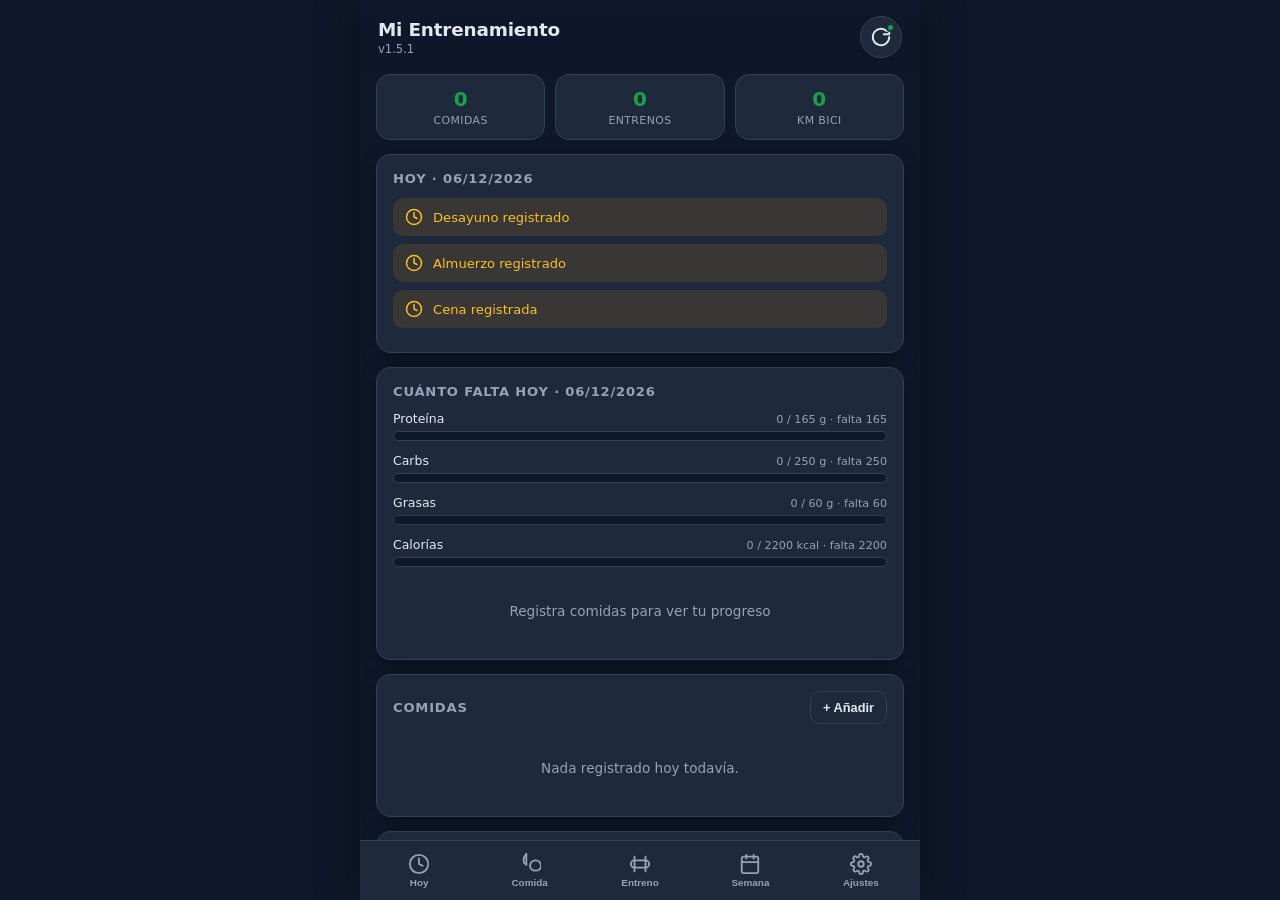
==== index.html @ da0da213 "fix(v1.5.1): aviso claro cuando faltan macros + boton 'Estimar macros faltantes' - La tarjeta de pro" ====
﻿<!DOCTYPE html>
<html lang="es">
<head>
  <meta charset="UTF-8">
  <meta name="viewport" content="width=device-width, initial-scale=1.0, viewport-fit=cover">
  <meta name="theme-color" content="#16a34a">
  <meta name="description" content="Registro diario de comidas y entrenamientos">
  <link rel="manifest" href="manifest.webmanifest?v=1.5.1">
  <link rel="apple-touch-icon" href="icons/icon-192.png">
  <link rel="icon" type="image/png" href="icons/icon-192.png">
  <title>Mi Entrenamiento</title>
  <link rel="stylesheet" href="css/style.css?v=1.5.1">
</head>
<body>
  <header id="app-header">
    <div id="header-titulos">
      <h1 id="header-title">Mi Entrenamiento</h1>
      <div id="header-sub">v1.5.1</div>
    </div>
    <button id="btn-sync" class="icon-btn" title="Sincronizar" aria-label="Sincronizar">
      <svg viewBox="0 0 24 24" width="22" height="22" fill="none" stroke="currentColor" stroke-width="2" stroke-linecap="round" stroke-linejoin="round"><path d="M21 12a9 9 0 1 1-2.64-6.36"/><polyline points="21 3 21 9 15 9"/></svg>
      <span id="sync-dot" class="sync-dot"></span>
    </button>
  </header>

  <main id="view"></main>

  <nav id="tab-bar">
    <button class="tab-btn" data-view="hoy" aria-label="Hoy">
      <svg viewBox="0 0 24 24" width="22" height="22" fill="none" stroke="currentColor" stroke-width="2" stroke-linecap="round" stroke-linejoin="round"><circle cx="12" cy="12" r="10"/><polyline points="12 6 12 12 16 14"/></svg>
      <span>Hoy</span>
    </button>
    <button class="tab-btn" data-view="comida" aria-label="Comida">
      <svg viewBox="0 0 24 24" width="22" height="22" fill="none" stroke="currentColor" stroke-width="2" stroke-linecap="round" stroke-linejoin="round"><path d="M18 8a6 6 0 0 0-6 6c0 7 12 7 12 0 0-3.3-2.7-6-6-6z"/><path d="M8 1C5.8 3.2 5 6 5 8c0 2.2 1.2 4 3 4"/><path d="M8 1v12"/></svg>
      <span>Comida</span>
    </button>
    <button class="tab-btn" data-view="entreno" aria-label="Entrenamiento">
      <svg viewBox="0 0 24 24" width="22" height="22" fill="none" stroke="currentColor" stroke-width="2" stroke-linecap="round" stroke-linejoin="round"><path d="M6 4v16"/><path d="M18 4v16"/><rect x="2" y="8" width="20" height="8" rx="4"/></svg>
      <span>Entreno</span>
    </button>
    <button class="tab-btn" data-view="semana" aria-label="Semana">
      <svg viewBox="0 0 24 24" width="22" height="22" fill="none" stroke="currentColor" stroke-width="2" stroke-linecap="round" stroke-linejoin="round"><rect x="3" y="4" width="18" height="18" rx="2"/><line x1="16" y1="2" x2="16" y2="6"/><line x1="8" y1="2" x2="8" y2="6"/><line x1="3" y1="10" x2="21" y2="10"/></svg>
      <span>Semana</span>
    </button>
    <button class="tab-btn" data-view="ajustes" aria-label="Ajustes">
      <svg viewBox="0 0 24 24" width="22" height="22" fill="none" stroke="currentColor" stroke-width="2" stroke-linecap="round" stroke-linejoin="round"><circle cx="12" cy="12" r="3"/><path d="M19.4 15a1.65 1.65 0 0 0 .33 1.82l.06.06a2 2 0 1 1-2.83 2.83l-.06-.06a1.65 1.65 0 0 0-1.82-.33 1.65 1.65 0 0 0-1 1.51V21a2 2 0 1 1-4 0v-.09A1.65 1.65 0 0 0 9 19.4a1.65 1.65 0 0 0-1.82.33l-.06.06a2 2 0 1 1-2.83-2.83l.06-.06a1.65 1.65 0 0 0 .33-1.82 1.65 1.65 0 0 0-1.51-1H3a2 2 0 1 1 0-4h.09A1.65 1.65 0 0 0 4.6 9a1.65 1.65 0 0 0-.33-1.82l-.06-.06a2 2 0 1 1 2.83-2.83l.06.06a1.65 1.65 0 0 0 1.82.33H9a1.65 1.65 0 0 0 1-1.51V3a2 2 0 1 1 4 0v.09a1.65 1.65 0 0 0 1 1.51 1.65 1.65 0 0 0 1.82-.33l.06-.06a2 2 0 1 1 2.83 2.83l-.06.06a1.65 1.65 0 0 0-.33 1.82V9a1.65 1.65 0 0 0 1.51 1H21a2 2 0 1 1 0 4h-.09a1.65 1.65 0 0 0-1.51 1z"/></svg>
      <span>Ajustes</span>
    </button>
  </nav>

  <div id="toast" class="toast" role="status"></div>

  <script src="js/db.js?v=1.5.1"></script>
  <script src="js/app.js?v=1.5.1"></script>
</body>
</html>
---- css/style.css ----
:root {
  --bg: #0f172a;
  --bg-card: #1e293b;
  --bg-input: #0f172a;
  --border: #334155;
  --text: #e2e8f0;
  --text-dim: #94a3b8;
  --accent: #16a34a;
  --accent-strong: #15803d;
  --accent-soft: rgba(22, 163, 74, 0.15);
  --danger: #ef4444;
  --warn: #f59e0b;
  --radius: 14px;
  --shadow: 0 4px 16px rgba(0, 0, 0, 0.35);
}

* { margin: 0; padding: 0; box-sizing: border-box; -webkit-tap-highlight-color: transparent; }

html, body { height: 100%; }

body {
  font-family: system-ui, -apple-system, "Segoe UI", Roboto, sans-serif;
  background: var(--bg);
  color: var(--text);
  display: flex;
  flex-direction: column;
  overscroll-behavior-y: contain;
}

/* ===== Header ===== */
#app-header {
  display: flex;
  align-items: center;
  justify-content: space-between;
  padding: 16px 18px 10px;
  position: sticky;
  top: 0;
  z-index: 10;
  background: linear-gradient(180deg, var(--bg) 0%, rgba(15, 23, 42, 0.92) 100%);
  backdrop-filter: blur(6px);
}
#app-header h1 { font-size: 1.15rem; font-weight: 700; letter-spacing: -0.01em; }
#header-titulos { display: flex; flex-direction: column; }
#header-sub { font-size: 0.72rem; color: var(--text-dim); font-weight: 400; margin-top: 2px; }

.icon-btn {
  position: relative;
  background: var(--bg-card);
  border: 1px solid var(--border);
  color: var(--text);
  width: 42px; height: 42px;
  border-radius: 50%;
  display: flex; align-items: center; justify-content: center;
  cursor: pointer;
}
.sync-dot {
  position: absolute;
  top: 6px; right: 6px;
  width: 9px; height: 9px;
  border-radius: 50%;
  background: var(--warn);
  border: 2px solid var(--bg-card);
  display: none;
}
.sync-dot.pending { display: block; background: var(--warn); }
.sync-dot.ok { display: block; background: var(--accent); }
.sync-dot.error { display: block; background: var(--danger); }
.icon-btn.spinning svg { animation: spin 1s linear infinite; }
@keyframes spin { to { transform: rotate(360deg); } }

/* ===== View container ===== */
#view {
  flex: 1;
  overflow-y: auto;
  padding: 6px 16px calc(90px + env(safe-area-inset-bottom));
}
.view-section { animation: fade 0.18s ease; }
@keyframes fade { from { opacity: 0; transform: translateY(4px); } to { opacity: 1; transform: none; } }

/* ===== Cards ===== */
.card {
  background: var(--bg-card);
  border: 1px solid var(--border);
  border-radius: var(--radius);
  padding: 16px;
  margin-bottom: 14px;
  box-shadow: var(--shadow);
}
.card h3 {
  font-size: 0.82rem;
  text-transform: uppercase;
  letter-spacing: 0.06em;
  color: var(--text-dim);
  margin-bottom: 12px;
  font-weight: 600;
}
.card-title-row {
  display: flex; align-items: center; justify-content: space-between;
  margin-bottom: 12px;
}
.card-title-row h3 { margin-bottom: 0; }

/* ===== Estadísticas resumen (Hoy / Semana) ===== */
.stats-grid {
  display: grid;
  grid-template-columns: repeat(3, 1fr);
  gap: 10px;
  margin-bottom: 14px;
}
.stat {
  background: var(--bg-card);
  border: 1px solid var(--border);
  border-radius: var(--radius);
  padding: 12px 10px;
  text-align: center;
}
.stat .num { font-size: 1.25rem; font-weight: 800; color: var(--accent); line-height: 1.2; }
.stat .lbl { font-size: 0.68rem; color: var(--text-dim); margin-top: 3px; text-transform: uppercase; letter-spacing: 0.04em; }

/* ===== Listas de registros ===== */
.entry-list { display: flex; flex-direction: column; gap: 10px; }
.entry {
  background: var(--bg-card);
  border: 1px solid var(--border);
  border-radius: var(--radius);
  padding: 12px 14px;
  display: flex;
  align-items: flex-start;
  justify-content: space-between;
  gap: 10px;
}
.entry .entry-main { flex: 1; min-width: 0; }
.entry .entry-title { font-size: 0.95rem; font-weight: 600; word-break: break-word; }
.entry .entry-meta { font-size: 0.74rem; color: var(--text-dim); margin-top: 3px; line-height: 1.45; }
.entry .entry-time {
  font-size: 0.7rem; color: var(--text-dim);
  background: var(--bg-input);
  border: 1px solid var(--border);
  padding: 2px 8px; border-radius: 999px;
  white-space: nowrap;
}
.entry-actions {
  display: flex;
  flex-direction: column;
  align-items: flex-end;
  gap: 6px;
  flex-shrink: 0;
}
.entry-del {
  background: rgba(239, 68, 68, 0.12);
  color: var(--danger);
  border: 1px solid rgba(239, 68, 68, 0.3);
  border-radius: 8px;
  width: 28px; height: 28px;
  cursor: pointer;
  font-size: 0.85rem;
  line-height: 1;
}

/* ===== Macros (reconocimiento de comida) ===== */
.entry-macros {
  font-size: 0.72rem;
  color: #4ade80;
  margin-top: 4px;
  font-weight: 600;
}
.macros-card {
  background: var(--accent-soft);
  border: 1px solid var(--accent);
  border-radius: 10px;
  padding: 10px 12px;
  font-size: 0.85rem;
  color: #4ade80;
  font-weight: 700;
  margin-top: 10px;
}

/* ===== Barras de progreso diario ===== */
.prog-row { margin-bottom: 12px; }
.prog-row:last-child { margin-bottom: 4px; }
.prog-lbl {
  display: flex;
  justify-content: space-between;
  align-items: baseline;
  gap: 8px;
  font-size: 0.78rem;
  color: var(--text);
  margin-bottom: 5px;
}
.prog-lbl span:last-child { color: var(--text-dim); font-size: 0.7rem; text-align: right; }
.prog-bar {
  height: 10px;
  border-radius: 999px;
  background: var(--bg-input);
  border: 1px solid var(--border);
  overflow: hidden;
}
.prog-fill {
  height: 100%;
  border-radius: 999px;
  background: var(--accent);
  transition: width 0.4s ease;
}
.prog-fill.warn { background: var(--warn); }
.prog-fill.done { background: var(--accent); }
.badge {
  display: inline-block;
  font-size: 0.62rem;
  font-weight: 700;
  text-transform: uppercase;
  letter-spacing: 0.05em;
  padding: 3px 8px;
  border-radius: 999px;
  margin-bottom: 6px;
}
.badge-bici { background: rgba(59, 130, 246, 0.18); color: #60a5fa; }
.badge-gym { background: rgba(239, 68, 68, 0.18); color: #f87171; }
.badge-trote { background: rgba(34, 197, 94, 0.18); color: #4ade80; }
.badge-futbol { background: rgba(168, 85, 247, 0.18); color: #c084fc; }
.badge-commute { background: rgba(245, 158, 11, 0.18); color: #fbbf24; }

/* ===== Formularios ===== */
.form-group { margin-bottom: 12px; }
.form-group label {
  display: block;
  font-size: 0.78rem;
  color: var(--text-dim);
  margin-bottom: 5px;
  font-weight: 500;
}
input, select, textarea {
  width: 100%;
  background: var(--bg-input);
  border: 1px solid var(--border);
  border-radius: 10px;
  padding: 11px 12px;
  color: var(--text);
  font-size: 0.95rem;
  font-family: inherit;
}
input:focus, select:focus, textarea:focus {
  outline: none;
  border-color: var(--accent);
  box-shadow: 0 0 0 3px var(--accent-soft);
}
textarea { resize: vertical; min-height: 60px; }

.form-row { display: grid; grid-template-columns: 1fr 1fr; gap: 10px; }
.form-row-3 { display: grid; grid-template-columns: repeat(3, 1fr); gap: 10px; }

/* ===== Botones ===== */
.btn {
  width: 100%;
  background: var(--accent);
  color: #fff;
  border: none;
  border-radius: 12px;
  padding: 14px;
  font-size: 1rem;
  font-weight: 700;
  cursor: pointer;
  transition: transform 0.05s ease, background 0.15s ease;
}
.btn:active { transform: scale(0.98); }
.btn:disabled { opacity: 0.5; cursor: not-allowed; }
.btn-secondary {
  background: var(--bg-card);
  color: var(--text);
  border: 1px solid var(--border);
}
.btn-danger {
  background: rgba(239, 68, 68, 0.15);
  color: var(--danger);
  border: 1px solid rgba(239, 68, 68, 0.35);
}
.btn-sm {
  padding: 8px 12px;
  font-size: 0.8rem;
  width: auto;
  border-radius: 10px;
}
.btn-group { display: flex; gap: 10px; }
.btn-group .btn { flex: 1; }

/* ===== Selector de tipo de entreno ===== */
.type-grid { display: grid; grid-template-columns: 1fr 1fr; gap: 10px; margin-bottom: 16px; }
.type-card {
  background: var(--bg-card);
  border: 2px solid var(--border);
  border-radius: var(--radius);
  padding: 14px 10px;
  text-align: center;
  cursor: pointer;
  transition: border-color 0.12s ease, background 0.12s ease;
}
.type-card svg { width: 30px; height: 30px; margin: 0 auto 8px; display: block; color: var(--text-dim); }
.type-card span { font-size: 0.82rem; font-weight: 600; }
.type-card.selected {
  border-color: var(--accent);
  background: var(--accent-soft);
}
.type-card.selected svg { color: var(--accent); }

/* ===== Gym: lista de ejercicios ===== */
.ex-list { display: flex; flex-direction: column; gap: 8px; margin-bottom: 12px; }
.ex-item {
  display: grid;
  grid-template-columns: 1fr 58px 58px 34px;
  gap: 6px;
  align-items: center;
}
.ex-item input { padding: 9px 10px; font-size: 0.85rem; }
.ex-del {
  background: rgba(239, 68, 68, 0.15);
  color: var(--danger);
  border: 1px solid rgba(239, 68, 68, 0.35);
  border-radius: 10px;
  height: 40px;
  cursor: pointer;
  font-size: 1.1rem;
}

/* ===== Tab bar ===== */
#tab-bar {
  position: fixed;
  bottom: 0;
  left: 0; right: 0;
  display: flex;
  background: var(--bg-card);
  border-top: 1px solid var(--border);
  padding: 6px 4px calc(6px + env(safe-area-inset-bottom));
  z-index: 20;
}
.tab-btn {
  flex: 1;
  background: none;
  border: none;
  color: var(--text-dim);
  display: flex;
  flex-direction: column;
  align-items: center;
  gap: 2px;
  padding: 6px 2px;
  cursor: pointer;
  font-size: 0.62rem;
  font-weight: 600;
}
.tab-btn.active { color: var(--accent); }

/* ===== Ajustes ===== */
.ajuste-row {
  display: flex; align-items: center; justify-content: space-between;
  gap: 12px;
  padding: 12px 0;
  border-bottom: 1px solid var(--border);
}
.ajuste-row:last-child { border-bottom: none; }
.ajuste-row .aj-lbl { font-size: 0.9rem; }
.ajuste-row .aj-desc { font-size: 0.72rem; color: var(--text-dim); margin-top: 2px; }
.ajuste-row input[type="text"] { width: 160px; }

/* ===== Toast ===== */
.toast {
  position: fixed;
  bottom: calc(86px + env(safe-area-inset-bottom));
  left: 50%;
  transform: translateX(-50%) translateY(20px);
  background: var(--bg-card);
  border: 1px solid var(--accent);
  color: var(--text);
  padding: 10px 18px;
  border-radius: 999px;
  font-size: 0.85rem;
  box-shadow: var(--shadow);
  opacity: 0;
  pointer-events: none;
  transition: opacity 0.2s ease, transform 0.2s ease;
  z-index: 50;
  max-width: 90%;
  text-align: center;
}
.toast.show { opacity: 1; transform: translateX(-50%) translateY(0); }
.toast.error { border-color: var(--danger); }
.toast.ok { border-color: var(--accent); }

/* ===== Empty state ===== */
.empty {
  text-align: center;
  color: var(--text-dim);
  font-size: 0.85rem;
  padding: 24px 10px;
}
.empty svg { width: 42px; height: 42px; margin: 0 auto 10px; display: block; opacity: 0.5; }

/* ===== Reminders (Hoy) ===== */
.reminder {
  display: flex; align-items: center; gap: 10px;
  padding: 10px 12px;
  border-radius: 10px;
  font-size: 0.82rem;
  margin-bottom: 8px;
}
.reminder.done { background: var(--accent-soft); color: #4ade80; }
.reminder.pending { background: rgba(245, 158, 11, 0.12); color: #fbbf24; }
.reminder svg { width: 18px; height: 18px; flex-shrink: 0; }

/* ===== Toggle commuting ===== */
.toggle {
  display: flex; gap: 8px;
}
.toggle button {
  flex: 1;
  padding: 12px;
  border-radius: 10px;
  border: 1px solid var(--border);
  background: var(--bg-input);
  color: var(--text-dim);
  font-size: 0.85rem;
  font-weight: 600;
  cursor: pointer;
}
.toggle button.active { border-color: var(--accent); background: var(--accent-soft); color: var(--accent); }

@media (min-width: 700px) {
  body { max-width: 560px; margin: 0 auto; box-shadow: 0 0 40px rgba(0,0,0,0.4); }
  #tab-bar { max-width: 560px; left: 50%; transform: translateX(-50%); }
}
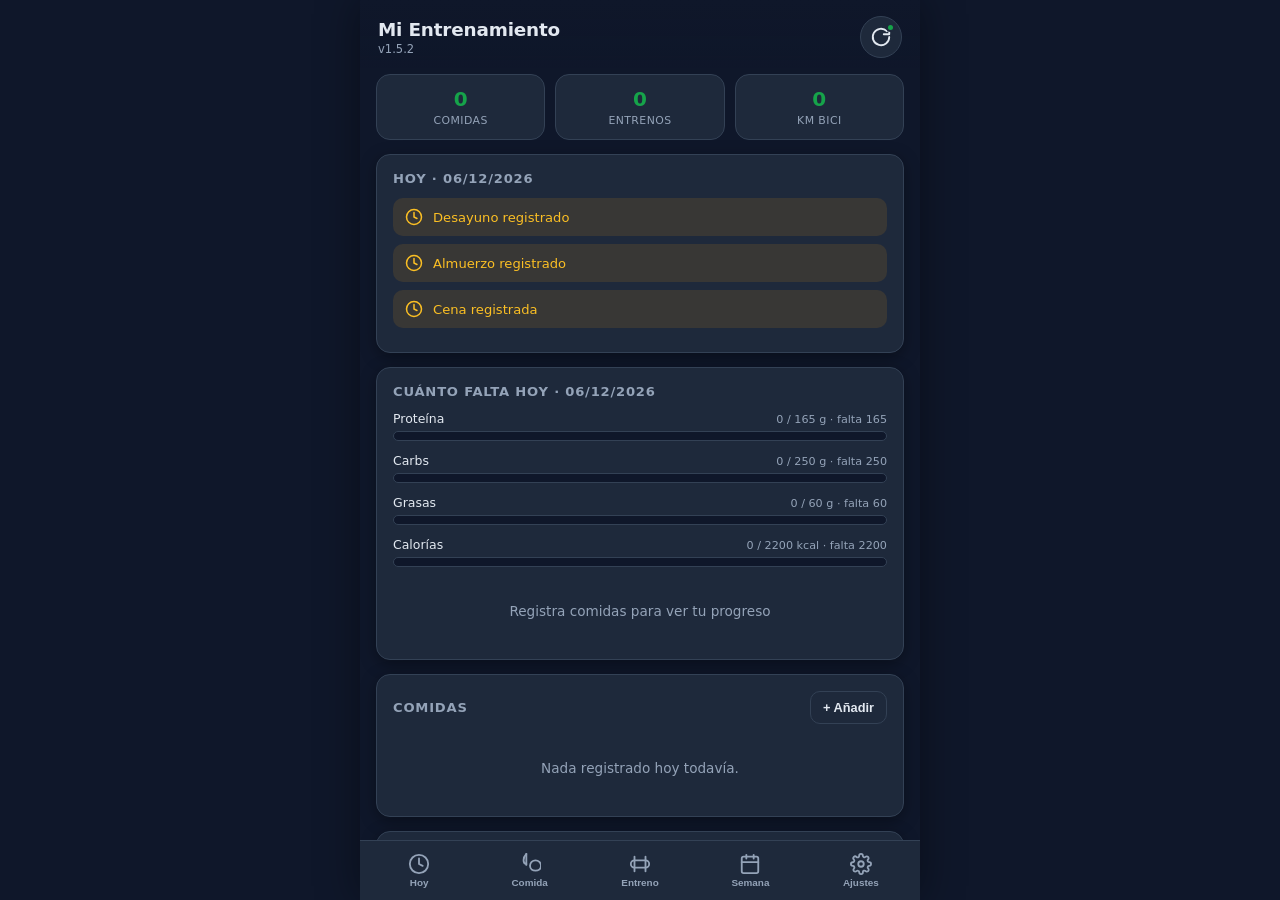
==== commit 4b11dd50: "fix(v1.5.2): tarjeta de progreso visible en vista Comida + feedback de estimacion - La tarjeta 'Cuan" ====
--- a/index.html
+++ b/index.html
@@ -5,17 +5,17 @@
   <meta name="viewport" content="width=device-width, initial-scale=1.0, viewport-fit=cover">
   <meta name="theme-color" content="#16a34a">
   <meta name="description" content="Registro diario de comidas y entrenamientos">
-  <link rel="manifest" href="manifest.webmanifest?v=1.5.1">
+  <link rel="manifest" href="manifest.webmanifest?v=1.5.2">
   <link rel="apple-touch-icon" href="icons/icon-192.png">
   <link rel="icon" type="image/png" href="icons/icon-192.png">
   <title>Mi Entrenamiento</title>
-  <link rel="stylesheet" href="css/style.css?v=1.5.1">
+  <link rel="stylesheet" href="css/style.css?v=1.5.2">
 </head>
 <body>
   <header id="app-header">
     <div id="header-titulos">
       <h1 id="header-title">Mi Entrenamiento</h1>
-      <div id="header-sub">v1.5.1</div>
+      <div id="header-sub">v1.5.2</div>
     </div>
     <button id="btn-sync" class="icon-btn" title="Sincronizar" aria-label="Sincronizar">
       <svg viewBox="0 0 24 24" width="22" height="22" fill="none" stroke="currentColor" stroke-width="2" stroke-linecap="round" stroke-linejoin="round"><path d="M21 12a9 9 0 1 1-2.64-6.36"/><polyline points="21 3 21 9 15 9"/></svg>
@@ -50,7 +50,7 @@
 
   <div id="toast" class="toast" role="status"></div>
 
-  <script src="js/db.js?v=1.5.1"></script>
-  <script src="js/app.js?v=1.5.1"></script>
+  <script src="js/db.js?v=1.5.2"></script>
+  <script src="js/app.js?v=1.5.2"></script>
 </body>
 </html>
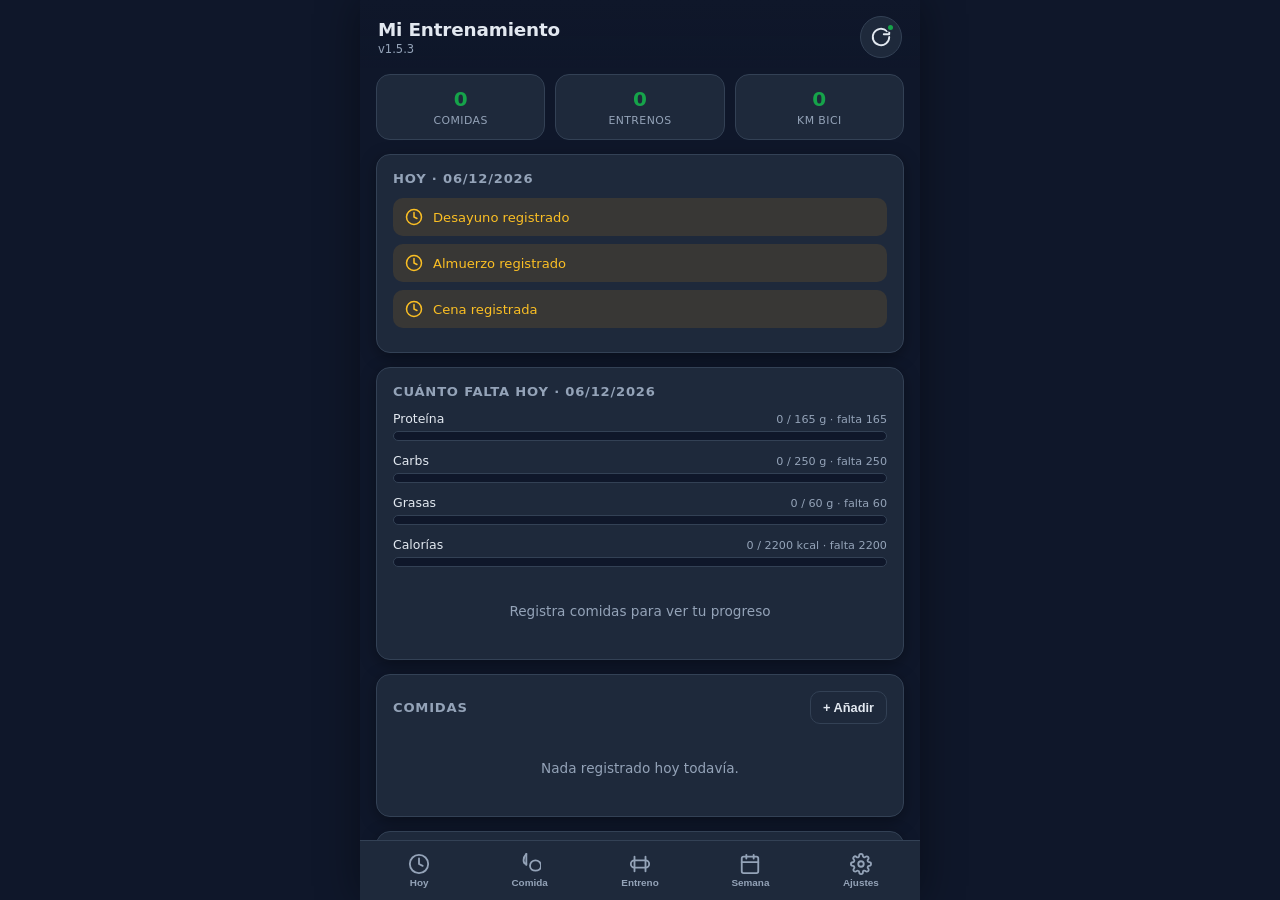
==== commit 9b118018: "feat(v1.5.3): boton 'Probar clave' + fallback de modelos Gemini - Fallback automatico: gemini-2.5-fl" ====
--- a/index.html
+++ b/index.html
@@ -5,17 +5,17 @@
   <meta name="viewport" content="width=device-width, initial-scale=1.0, viewport-fit=cover">
   <meta name="theme-color" content="#16a34a">
   <meta name="description" content="Registro diario de comidas y entrenamientos">
-  <link rel="manifest" href="manifest.webmanifest?v=1.5.2">
+  <link rel="manifest" href="manifest.webmanifest?v=1.5.3">
   <link rel="apple-touch-icon" href="icons/icon-192.png">
   <link rel="icon" type="image/png" href="icons/icon-192.png">
   <title>Mi Entrenamiento</title>
-  <link rel="stylesheet" href="css/style.css?v=1.5.2">
+  <link rel="stylesheet" href="css/style.css?v=1.5.3">
 </head>
 <body>
   <header id="app-header">
     <div id="header-titulos">
       <h1 id="header-title">Mi Entrenamiento</h1>
-      <div id="header-sub">v1.5.2</div>
+      <div id="header-sub">v1.5.3</div>
     </div>
     <button id="btn-sync" class="icon-btn" title="Sincronizar" aria-label="Sincronizar">
       <svg viewBox="0 0 24 24" width="22" height="22" fill="none" stroke="currentColor" stroke-width="2" stroke-linecap="round" stroke-linejoin="round"><path d="M21 12a9 9 0 1 1-2.64-6.36"/><polyline points="21 3 21 9 15 9"/></svg>
@@ -50,7 +50,7 @@
 
   <div id="toast" class="toast" role="status"></div>
 
-  <script src="js/db.js?v=1.5.2"></script>
-  <script src="js/app.js?v=1.5.2"></script>
+  <script src="js/db.js?v=1.5.3"></script>
+  <script src="js/app.js?v=1.5.3"></script>
 </body>
 </html>
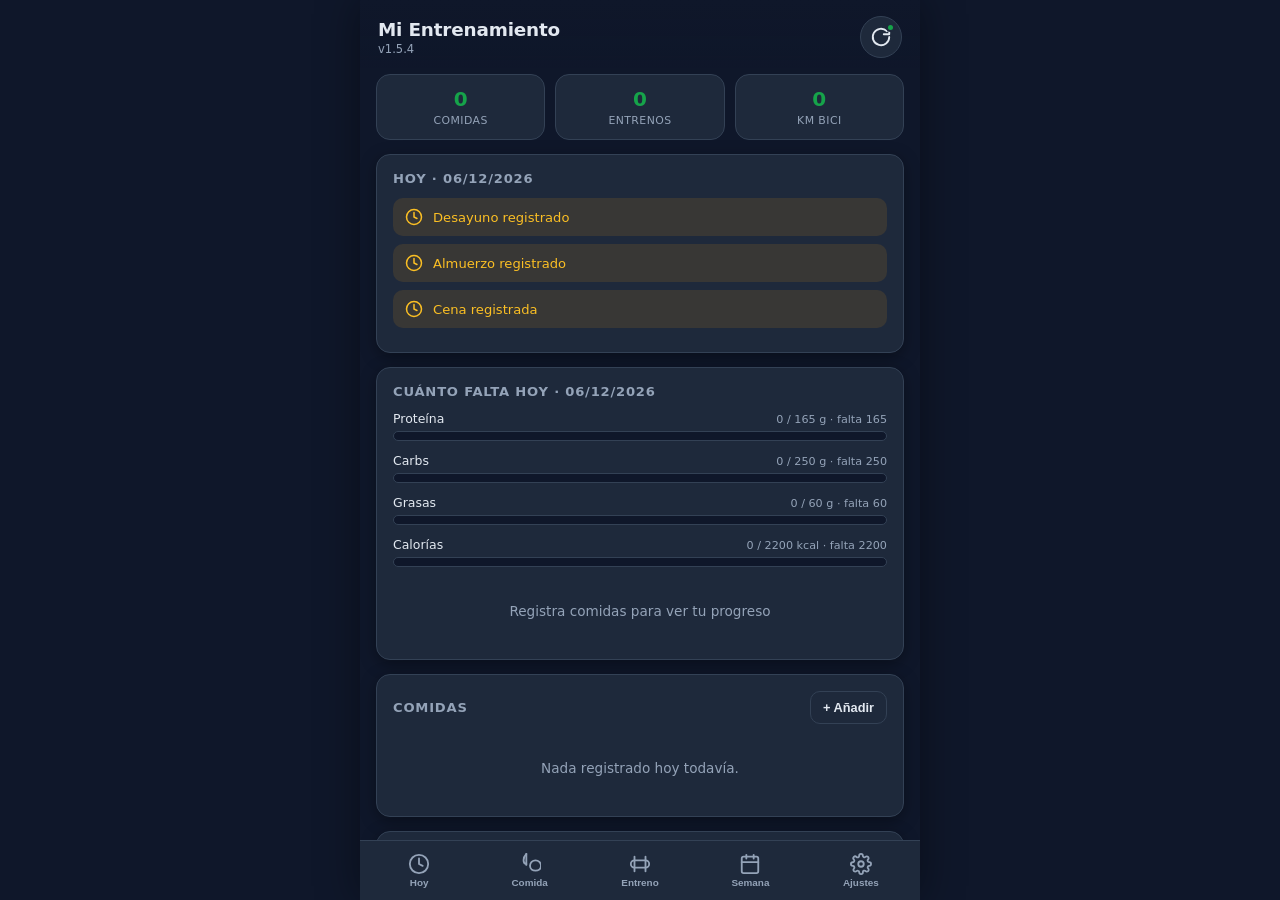
==== commit 3e6c7bd6: "fix(v1.5.4): usar gemini-3.6-flash (los modelos 1.5/2.0 ya no existen en 2026) - Test real contra la" ====
--- a/index.html
+++ b/index.html
@@ -5,17 +5,17 @@
   <meta name="viewport" content="width=device-width, initial-scale=1.0, viewport-fit=cover">
   <meta name="theme-color" content="#16a34a">
   <meta name="description" content="Registro diario de comidas y entrenamientos">
-  <link rel="manifest" href="manifest.webmanifest?v=1.5.3">
+  <link rel="manifest" href="manifest.webmanifest?v=1.5.4">
   <link rel="apple-touch-icon" href="icons/icon-192.png">
   <link rel="icon" type="image/png" href="icons/icon-192.png">
   <title>Mi Entrenamiento</title>
-  <link rel="stylesheet" href="css/style.css?v=1.5.3">
+  <link rel="stylesheet" href="css/style.css?v=1.5.4">
 </head>
 <body>
   <header id="app-header">
     <div id="header-titulos">
       <h1 id="header-title">Mi Entrenamiento</h1>
-      <div id="header-sub">v1.5.3</div>
+      <div id="header-sub">v1.5.4</div>
     </div>
     <button id="btn-sync" class="icon-btn" title="Sincronizar" aria-label="Sincronizar">
       <svg viewBox="0 0 24 24" width="22" height="22" fill="none" stroke="currentColor" stroke-width="2" stroke-linecap="round" stroke-linejoin="round"><path d="M21 12a9 9 0 1 1-2.64-6.36"/><polyline points="21 3 21 9 15 9"/></svg>
@@ -50,7 +50,7 @@
 
   <div id="toast" class="toast" role="status"></div>
 
-  <script src="js/db.js?v=1.5.3"></script>
-  <script src="js/app.js?v=1.5.3"></script>
+  <script src="js/db.js?v=1.5.4"></script>
+  <script src="js/app.js?v=1.5.4"></script>
 </body>
 </html>
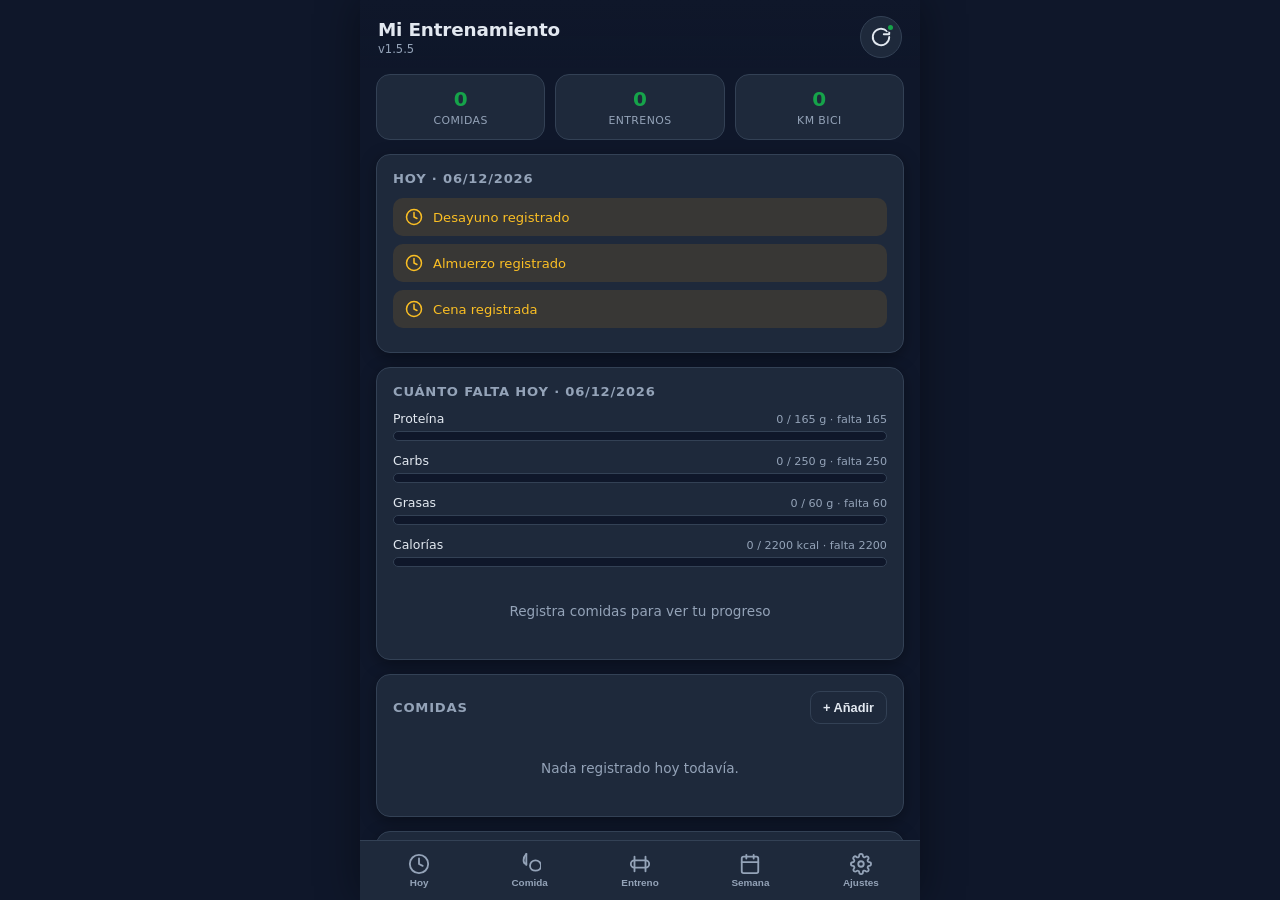
==== commit 849fd7cb: "feat(v1.5.5): importar JSON desde el PC al telefono - Boton 'Importar JSON' en Ajustes (seccion Dato" ====
--- a/index.html
+++ b/index.html
@@ -5,17 +5,17 @@
   <meta name="viewport" content="width=device-width, initial-scale=1.0, viewport-fit=cover">
   <meta name="theme-color" content="#16a34a">
   <meta name="description" content="Registro diario de comidas y entrenamientos">
-  <link rel="manifest" href="manifest.webmanifest?v=1.5.4">
+  <link rel="manifest" href="manifest.webmanifest?v=1.5.5">
   <link rel="apple-touch-icon" href="icons/icon-192.png">
   <link rel="icon" type="image/png" href="icons/icon-192.png">
   <title>Mi Entrenamiento</title>
-  <link rel="stylesheet" href="css/style.css?v=1.5.4">
+  <link rel="stylesheet" href="css/style.css?v=1.5.5">
 </head>
 <body>
   <header id="app-header">
     <div id="header-titulos">
       <h1 id="header-title">Mi Entrenamiento</h1>
-      <div id="header-sub">v1.5.4</div>
+      <div id="header-sub">v1.5.5</div>
     </div>
     <button id="btn-sync" class="icon-btn" title="Sincronizar" aria-label="Sincronizar">
       <svg viewBox="0 0 24 24" width="22" height="22" fill="none" stroke="currentColor" stroke-width="2" stroke-linecap="round" stroke-linejoin="round"><path d="M21 12a9 9 0 1 1-2.64-6.36"/><polyline points="21 3 21 9 15 9"/></svg>
@@ -50,7 +50,7 @@
 
   <div id="toast" class="toast" role="status"></div>
 
-  <script src="js/db.js?v=1.5.4"></script>
-  <script src="js/app.js?v=1.5.4"></script>
+  <script src="js/db.js?v=1.5.5"></script>
+  <script src="js/app.js?v=1.5.5"></script>
 </body>
 </html>
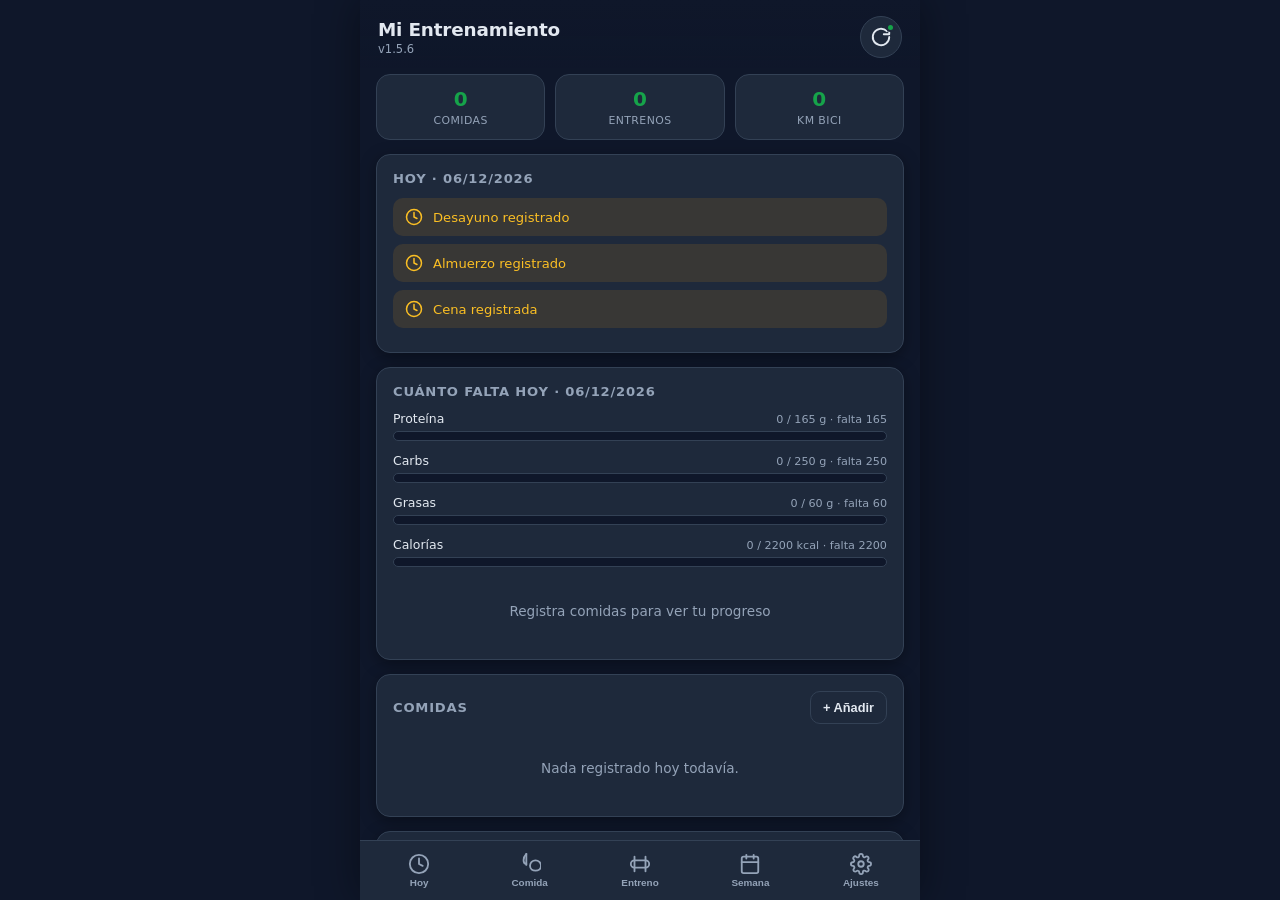
==== commit e1bf0ac4: "fix(v1.5.6): enlace de API key de Gemini clickeable (anchor + target blank) - El texto aistudio.goog" ====
--- a/index.html
+++ b/index.html
@@ -5,17 +5,17 @@
   <meta name="viewport" content="width=device-width, initial-scale=1.0, viewport-fit=cover">
   <meta name="theme-color" content="#16a34a">
   <meta name="description" content="Registro diario de comidas y entrenamientos">
-  <link rel="manifest" href="manifest.webmanifest?v=1.5.5">
+  <link rel="manifest" href="manifest.webmanifest?v=1.5.6">
   <link rel="apple-touch-icon" href="icons/icon-192.png">
   <link rel="icon" type="image/png" href="icons/icon-192.png">
   <title>Mi Entrenamiento</title>
-  <link rel="stylesheet" href="css/style.css?v=1.5.5">
+  <link rel="stylesheet" href="css/style.css?v=1.5.6">
 </head>
 <body>
   <header id="app-header">
     <div id="header-titulos">
       <h1 id="header-title">Mi Entrenamiento</h1>
-      <div id="header-sub">v1.5.5</div>
+      <div id="header-sub">v1.5.6</div>
     </div>
     <button id="btn-sync" class="icon-btn" title="Sincronizar" aria-label="Sincronizar">
       <svg viewBox="0 0 24 24" width="22" height="22" fill="none" stroke="currentColor" stroke-width="2" stroke-linecap="round" stroke-linejoin="round"><path d="M21 12a9 9 0 1 1-2.64-6.36"/><polyline points="21 3 21 9 15 9"/></svg>
@@ -50,7 +50,7 @@
 
   <div id="toast" class="toast" role="status"></div>
 
-  <script src="js/db.js?v=1.5.5"></script>
-  <script src="js/app.js?v=1.5.5"></script>
+  <script src="js/db.js?v=1.5.6"></script>
+  <script src="js/app.js?v=1.5.6"></script>
 </body>
 </html>
--- a/css/style.css
+++ b/css/style.css
@@ -357,6 +357,8 @@
 .ajuste-row:last-child { border-bottom: none; }
 .ajuste-row .aj-lbl { font-size: 0.9rem; }
 .ajuste-row .aj-desc { font-size: 0.72rem; color: var(--text-dim); margin-top: 2px; }
+.ajuste-row .aj-desc a { color: var(--accent); text-decoration: underline; font-weight: 600; }
+.aj-desc a:active { opacity: 0.7; }
 .ajuste-row input[type="text"] { width: 160px; }
 
 /* ===== Toast ===== */
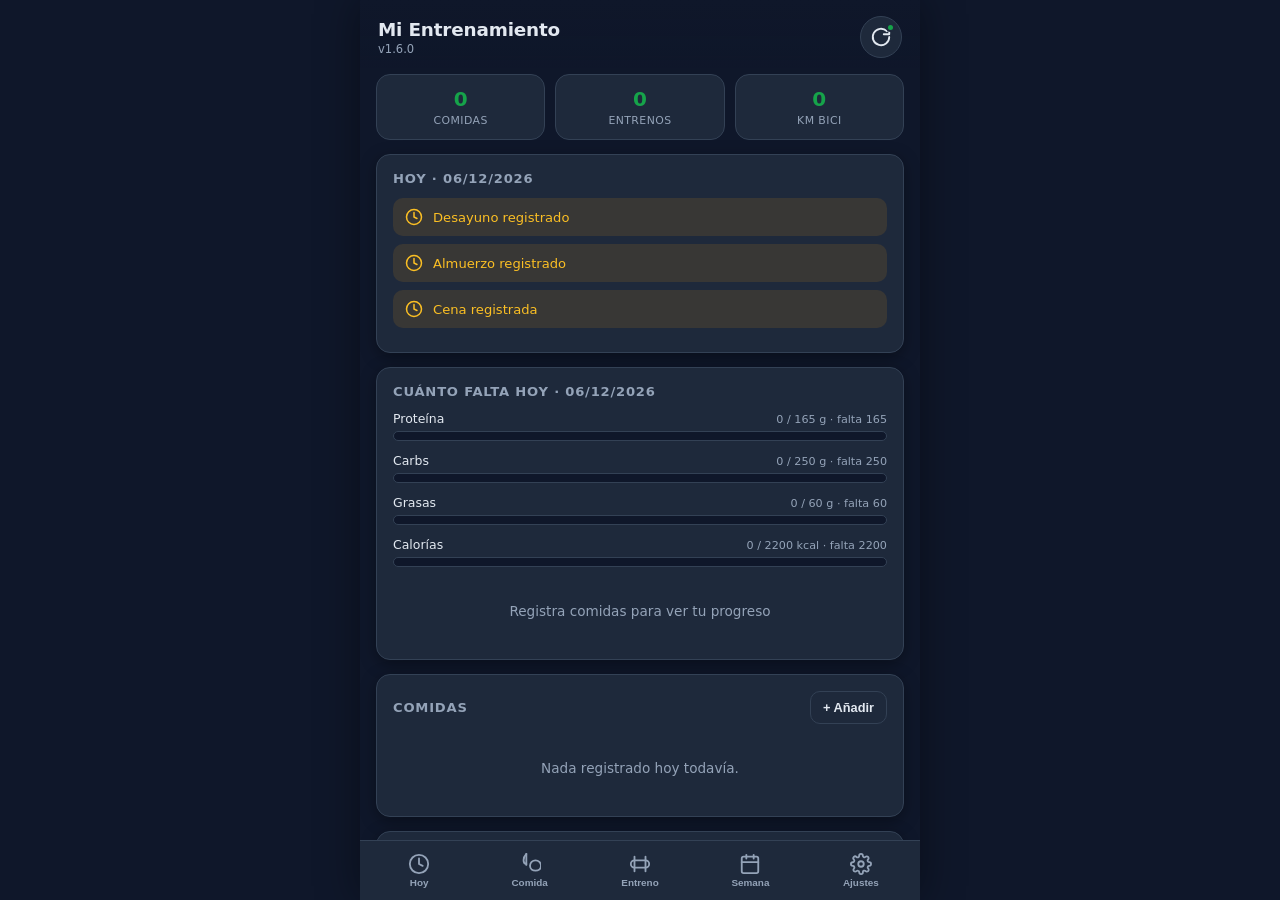
==== commit 81294c14: "feat(v1.6.0): importar archivos de Garmin (CSV, GPX, FIT) - Router de importacion por extension: JSO" ====
--- a/index.html
+++ b/index.html
@@ -5,17 +5,17 @@
   <meta name="viewport" content="width=device-width, initial-scale=1.0, viewport-fit=cover">
   <meta name="theme-color" content="#16a34a">
   <meta name="description" content="Registro diario de comidas y entrenamientos">
-  <link rel="manifest" href="manifest.webmanifest?v=1.5.6">
+  <link rel="manifest" href="manifest.webmanifest?v=1.6.0">
   <link rel="apple-touch-icon" href="icons/icon-192.png">
   <link rel="icon" type="image/png" href="icons/icon-192.png">
   <title>Mi Entrenamiento</title>
-  <link rel="stylesheet" href="css/style.css?v=1.5.6">
+  <link rel="stylesheet" href="css/style.css?v=1.6.0">
 </head>
 <body>
   <header id="app-header">
     <div id="header-titulos">
       <h1 id="header-title">Mi Entrenamiento</h1>
-      <div id="header-sub">v1.5.6</div>
+      <div id="header-sub">v1.6.0</div>
     </div>
     <button id="btn-sync" class="icon-btn" title="Sincronizar" aria-label="Sincronizar">
       <svg viewBox="0 0 24 24" width="22" height="22" fill="none" stroke="currentColor" stroke-width="2" stroke-linecap="round" stroke-linejoin="round"><path d="M21 12a9 9 0 1 1-2.64-6.36"/><polyline points="21 3 21 9 15 9"/></svg>
@@ -50,7 +50,7 @@
 
   <div id="toast" class="toast" role="status"></div>
 
-  <script src="js/db.js?v=1.5.6"></script>
-  <script src="js/app.js?v=1.5.6"></script>
+  <script src="js/db.js?v=1.6.0"></script>
+  <script src="js/app.js?v=1.6.0"></script>
 </body>
 </html>
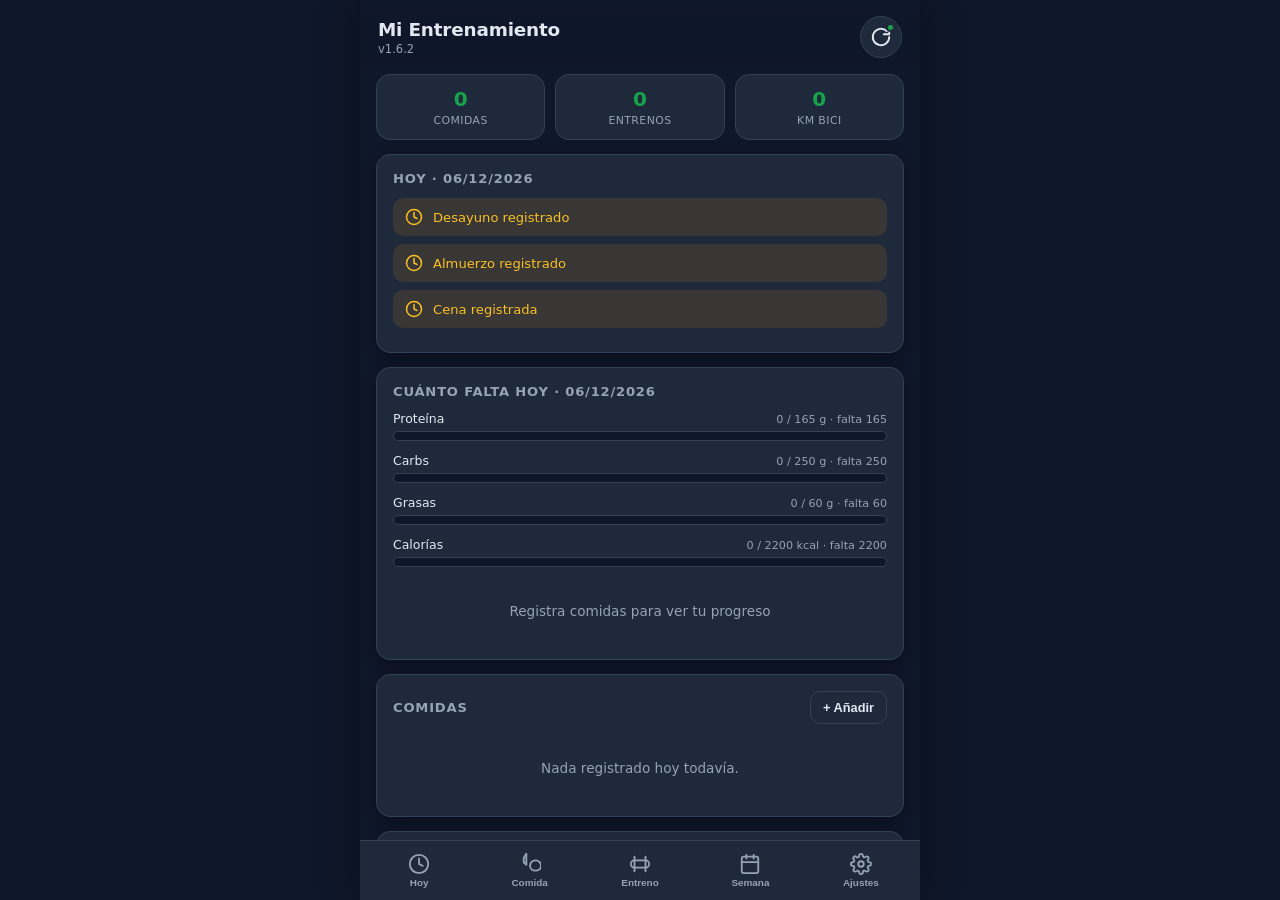
==== commit 71193a1e: "feat(v1.6.2): GPX extrae FC y calorias + fix ternario tipo - parseGPXTexto ahora extrae: calorias, f" ====
--- a/index.html
+++ b/index.html
@@ -5,17 +5,17 @@
   <meta name="viewport" content="width=device-width, initial-scale=1.0, viewport-fit=cover">
   <meta name="theme-color" content="#16a34a">
   <meta name="description" content="Registro diario de comidas y entrenamientos">
-  <link rel="manifest" href="manifest.webmanifest?v=1.6.0">
+  <link rel="manifest" href="manifest.webmanifest?v=1.6.2">
   <link rel="apple-touch-icon" href="icons/icon-192.png">
   <link rel="icon" type="image/png" href="icons/icon-192.png">
   <title>Mi Entrenamiento</title>
-  <link rel="stylesheet" href="css/style.css?v=1.6.0">
+  <link rel="stylesheet" href="css/style.css?v=1.6.2">
 </head>
 <body>
   <header id="app-header">
     <div id="header-titulos">
       <h1 id="header-title">Mi Entrenamiento</h1>
-      <div id="header-sub">v1.6.0</div>
+      <div id="header-sub">v1.6.2</div>
     </div>
     <button id="btn-sync" class="icon-btn" title="Sincronizar" aria-label="Sincronizar">
       <svg viewBox="0 0 24 24" width="22" height="22" fill="none" stroke="currentColor" stroke-width="2" stroke-linecap="round" stroke-linejoin="round"><path d="M21 12a9 9 0 1 1-2.64-6.36"/><polyline points="21 3 21 9 15 9"/></svg>
@@ -50,7 +50,7 @@
 
   <div id="toast" class="toast" role="status"></div>
 
-  <script src="js/db.js?v=1.6.0"></script>
-  <script src="js/app.js?v=1.6.0"></script>
+  <script src="js/db.js?v=1.6.2"></script>
+  <script src="js/app.js?v=1.6.2"></script>
 </body>
 </html>
